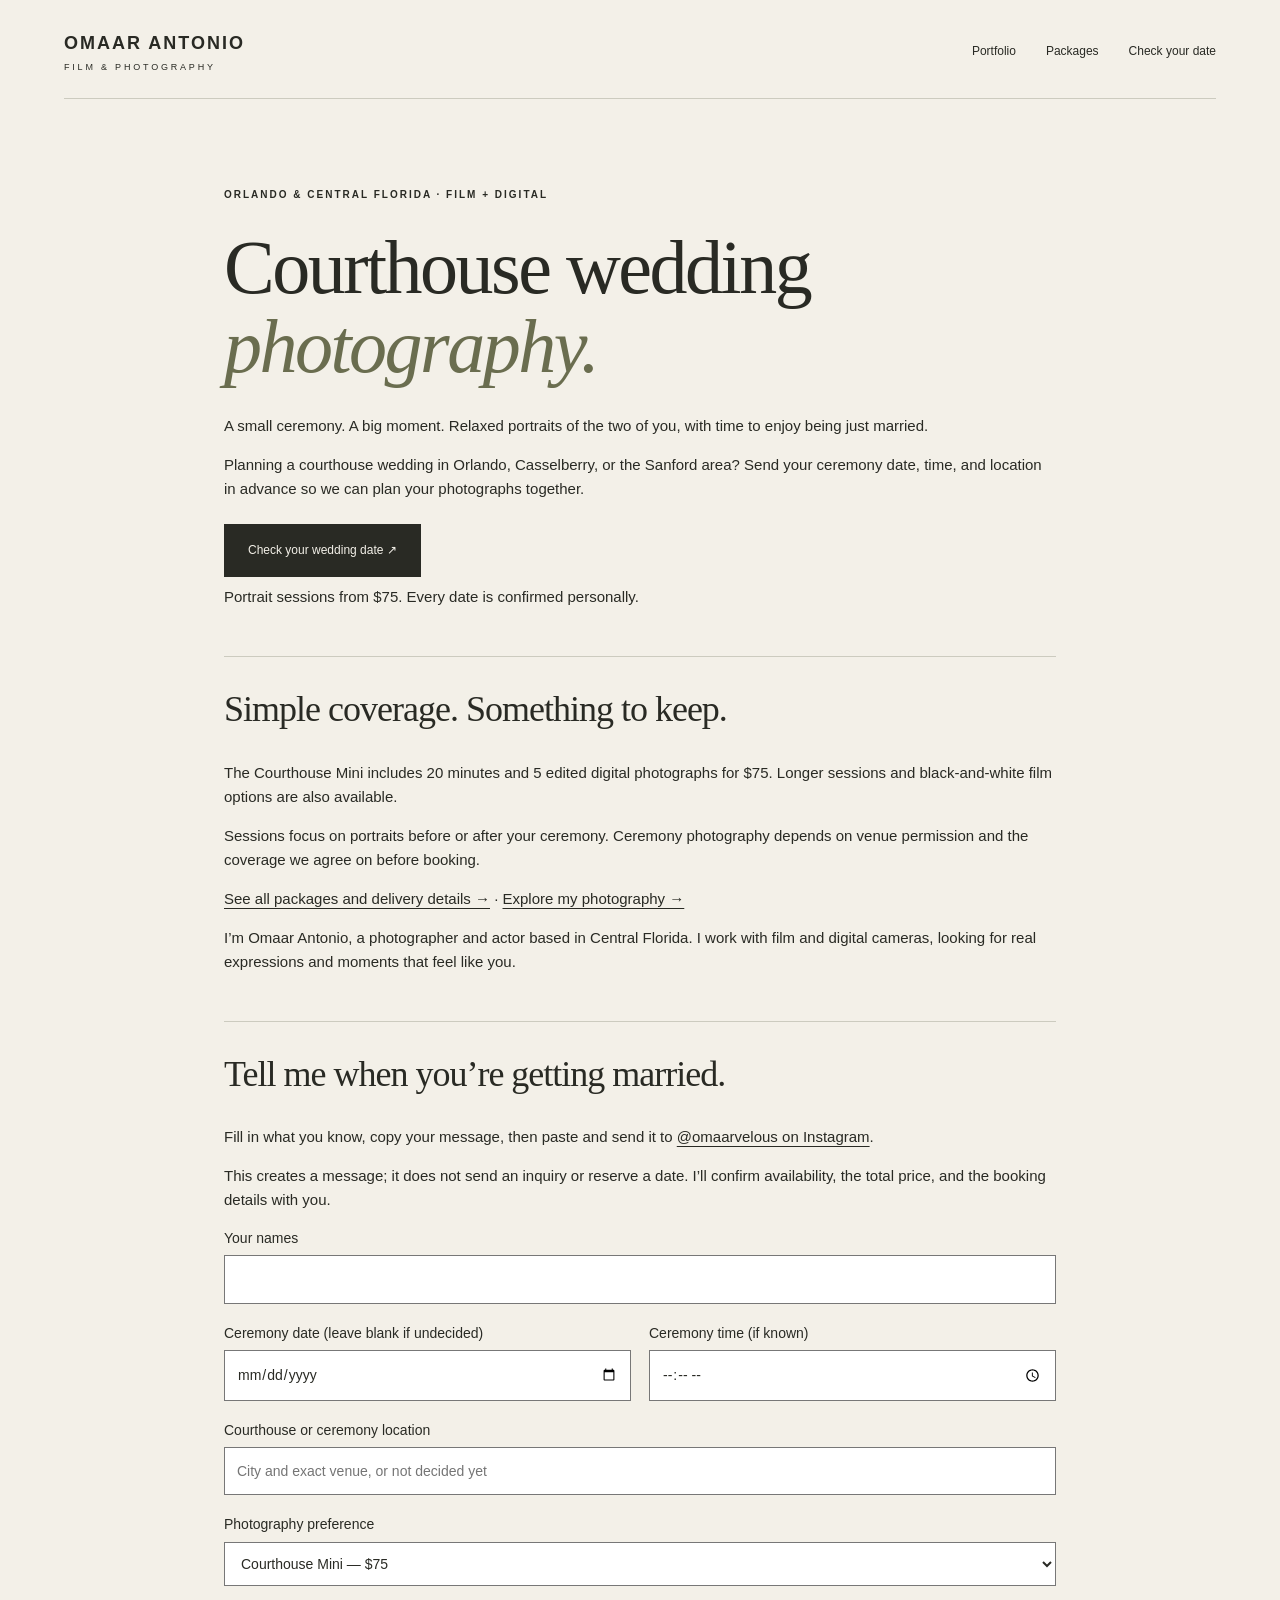
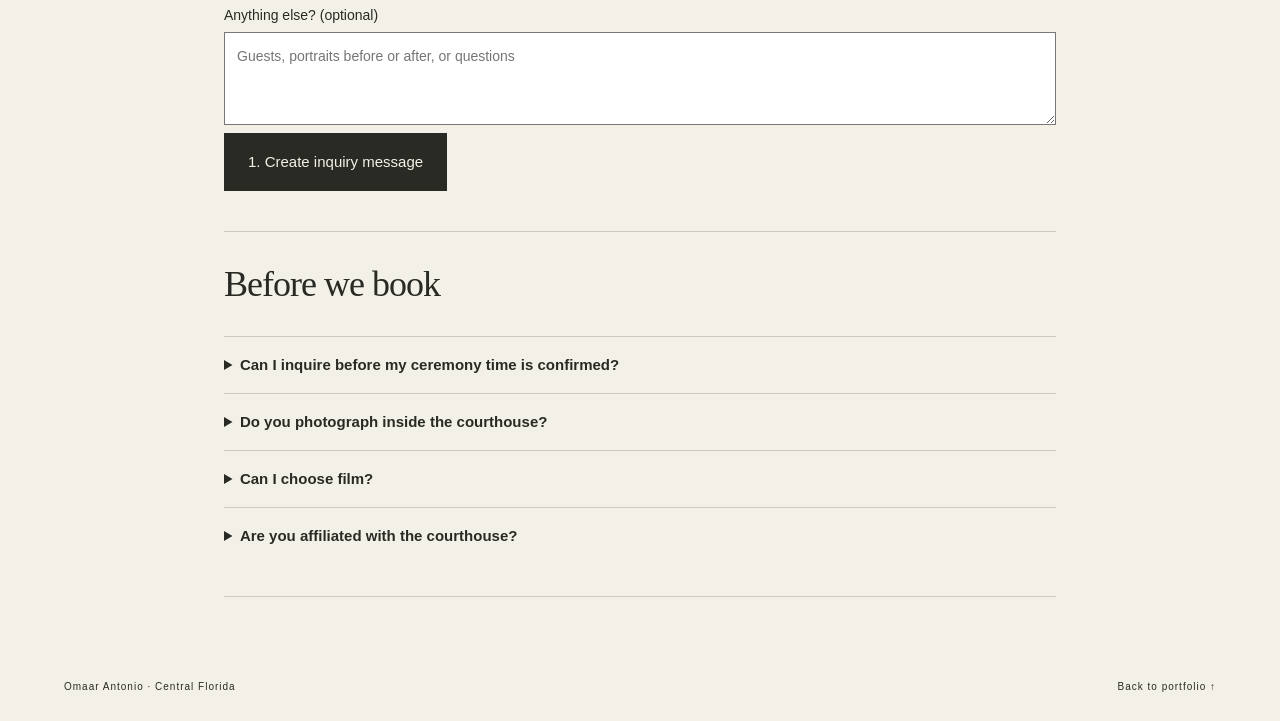
==== courthouse-weddings.html @ 71875ae7 "Add courthouse wedding photography page with date inquiry form" ====
<!doctype html>
<html lang="en">
<head>
  <meta charset="utf-8">
  <meta name="viewport" content="width=device-width, initial-scale=1">
  <title>Orlando Courthouse Wedding Photographer | Omaar Antonio</title>
  <meta name="description" content="Courthouse wedding portraits in Orlando and Central Florida by Omaar Antonio. Digital sessions from $75, with film options. Send your ceremony date to check availability.">
  <link rel="canonical" href="https://ellimest.github.io/omaar-photography/courthouse-weddings.html">
  <meta property="og:type" content="website">
  <meta property="og:title" content="Courthouse Wedding Photography | Omaar Antonio">
  <meta property="og:description" content="Getting married in Central Florida? Send your ceremony date and location to check photography availability.">
  <meta property="og:url" content="https://ellimest.github.io/omaar-photography/courthouse-weddings.html">
  <meta name="twitter:card" content="summary">
  <meta name="theme-color" content="#f3f0e8">
  <link rel="stylesheet" href="styles.css">
  <style>
    .wedding-page{max-width:960px;margin:auto;padding:56px 5%}
    .wedding-page h1{font-size:clamp(42px,7vw,76px)}
    .wedding-page h2{font-size:36px;letter-spacing:-1px;line-height:1.15}
    .wedding-page section{padding:32px 0;border-bottom:1px solid var(--line)}
    .wedding-page .button{background:var(--ink);color:var(--paper);margin:8px 0}
    .date-grid{display:grid;grid-template-columns:1fr 1fr;gap:18px}
    .date-grid label{display:block;font-size:14px}
    .date-grid input,.date-grid select,.date-grid textarea,#message{display:block;width:100%;margin-top:6px;padding:12px;border:1px solid #777;background:#fff;color:#292a24;font:inherit;box-sizing:border-box}
    .full{grid-column:1/-1}
    #date-form button{border:0;cursor:pointer;font:inherit}
    #message{min-height:240px}
    .wedding-page a:not(.button){text-decoration:underline;text-underline-offset:4px}
    input:focus-visible,select:focus-visible,textarea:focus-visible{outline:3px solid var(--accent);outline-offset:3px}
    details{padding:16px 0;border-top:1px solid var(--line)}
    summary{cursor:pointer;font-weight:600}
    details p{margin:12px 0 0}
    @media(max-width:600px){.date-grid{grid-template-columns:1fr}.header{flex-wrap:wrap}}
  </style>
</head>
<body>
  <a class="skip" href="#main">Skip to content</a>
  <header class="header">
    <a class="wordmark" href="./">OMAAR ANTONIO<span>FILM &amp; PHOTOGRAPHY</span></a>
    <nav aria-label="Main navigation"><a href="./#work">Portfolio</a><a href="./#sessions">Packages</a><a href="#inquire">Check your date</a></nav>
  </header>
  <main id="main" class="wedding-page">
    <section>
      <p class="eyebrow">ORLANDO &amp; CENTRAL FLORIDA · FILM + DIGITAL</p>
      <h1>Courthouse wedding<br><em>photography.</em></h1>
      <p>A small ceremony. A big moment. Relaxed portraits of the two of you, with time to enjoy being just married.</p>
      <p>Planning a courthouse wedding in Orlando, Casselberry, or the Sanford area? Send your ceremony date, time, and location in advance so we can plan your photographs together.</p>
      <a class="button" href="#inquire">Check your wedding date ↗</a>
      <p>Portrait sessions from $75. Every date is confirmed personally.</p>
    </section>
    <section>
      <h2>Simple coverage. Something to keep.</h2>
      <p>The Courthouse Mini includes 20 minutes and 5 edited digital photographs for $75. Longer sessions and black-and-white film options are also available.</p>
      <p>Sessions focus on portraits before or after your ceremony. Ceremony photography depends on venue permission and the coverage we agree on before booking.</p>
      <p><a href="./#sessions">See all packages and delivery details →</a> · <a href="./#work">Explore my photography →</a></p>
      <p>I’m Omaar Antonio, a photographer and actor based in Central Florida. I work with film and digital cameras, looking for real expressions and moments that feel like you.</p>
    </section>
    <section id="inquire">
      <h2>Tell me when you’re getting married.</h2>
      <p>Fill in what you know, copy your message, then paste and send it to <a href="https://www.instagram.com/omaarvelous/" target="_blank" rel="noopener noreferrer">@omaarvelous on Instagram</a>.</p>
      <p>This creates a message; it does not send an inquiry or reserve a date. I’ll confirm availability, the total price, and the booking details with you.</p>
      <form id="date-form">
        <div class="date-grid">
          <label class="full">Your names<input name="names" autocomplete="name" maxlength="120" required></label>
          <label>Ceremony date (leave blank if undecided)<input name="date" type="date"></label>
          <label>Ceremony time (if known)<input name="time" type="time"></label>
          <label class="full">Courthouse or ceremony location<input name="location" placeholder="City and exact venue, or not decided yet" maxlength="200" required></label>
          <label class="full">Photography preference<select name="coverage"><option>Courthouse Mini — $75</option><option>Courthouse Portrait — $125</option><option>Film Keepsake — $175</option><option>Film Story — $250</option><option>Help me choose</option></select></label>
          <label class="full">Anything else? (optional)<textarea name="notes" rows="3" maxlength="1000" placeholder="Guests, portraits before or after, or questions"></textarea></label>
        </div>
        <button class="button" type="submit">1. Create inquiry message</button>
      </form>
      <div id="message-panel" hidden>
        <label for="message">Your message — review before sending</label>
        <textarea id="message" rows="9"></textarea>
        <button class="button" id="copy-message" type="button">2. Copy message</button>
        <a class="button" href="https://www.instagram.com/omaarvelous/" target="_blank" rel="noopener noreferrer">3. Open Instagram and send ↗</a>
        <p id="message-status" role="status" aria-live="polite"></p>
      </div>
      <noscript><p>Send your names, ceremony date, time, venue, and preferred package directly to @omaarvelous on Instagram.</p></noscript>
    </section>
    <section>
      <h2>Before we book</h2>
      <details><summary>Can I inquire before my ceremony time is confirmed?</summary><p>Yes. Share your intended date and location. We can discuss options, then confirm the schedule before booking.</p></details>
      <details><summary>Do you photograph inside the courthouse?</summary><p>Only when the venue permits it and ceremony coverage is agreed in advance. We can plan portraits outside or at a nearby location.</p></details>
      <details><summary>Can I choose film?</summary><p>Yes. Film options and handmade prints are available subject to production and darkroom availability, confirmed before booking.</p></details>
      <details><summary>Are you affiliated with the courthouse?</summary><p>No. I’m an independent photographer. You arrange your marriage license and ceremony directly with the relevant clerk’s office.</p></details>
    </section>
  </main>
  <footer><span>Omaar Antonio · Central Florida</span><a href="./">Back to portfolio ↑</a></footer>
  <script>
    const form = document.getElementById('date-form');
    const message = document.getElementById('message');
    const status = document.getElementById('message-status');
    form.addEventListener('submit', (event) => {
      event.preventDefault();
      const data = new FormData(form);
      const value = (name) => String(data.get(name) || '').trim();
      message.value = [
        'Hi Omaar! We would like to check your availability for courthouse wedding photography.',
        'Names: ' + value('names'),
        'Ceremony date: ' + (value('date') || 'Not confirmed yet'),
        'Ceremony time: ' + (value('time') || 'Not confirmed yet') + ' (Florida local time)',
        'Location: ' + value('location'),
        'Package: ' + value('coverage'),
        value('notes') ? 'Notes: ' + value('notes') : ''
      ].filter(Boolean).join('\n');
      document.getElementById('message-panel').hidden = false;
      status.textContent = 'Message created. Copy it, then paste and send it on Instagram.';
      message.focus();
    });
    document.getElementById('copy-message').addEventListener('click', async () => {
      try {
        await navigator.clipboard.writeText(message.value);
        status.textContent = 'Copied. Open Instagram, paste this into a message to @omaarvelous, and send.';
      } catch {
        message.focus();
        message.select();
        status.textContent = 'Select and copy the message manually, then paste and send it on Instagram.';
      }
    });
  </script>
</body>
</html>
---- styles.css ----
:root{--paper:#f3f0e8;--ink:#292a24;--muted:#67685d;--accent:#6a6d4f;--line:#cccbbf}*{box-sizing:border-box}html{scroll-behavior:smooth;scroll-padding-top:25px}body{margin:0;background:var(--paper);color:var(--ink);font-family:Arial,Helvetica,sans-serif;font-size:15px;line-height:1.6}a{color:inherit;text-decoration:none}button{font:inherit;color:inherit}a:focus-visible,button:focus-visible{outline:3px solid var(--accent);outline-offset:6px}img{display:block;max-width:100%}.header{margin:0 5%;padding:29px 0 24px;border-bottom:1px solid var(--line);display:flex;align-items:center;justify-content:space-between;gap:24px}.wordmark{font-size:18px;letter-spacing:2px;font-weight:700}.wordmark span{display:block;font-size:9px;letter-spacing:2.8px;font-weight:400;margin-top:2px}nav{display:flex;gap:30px;font-size:12px}.nav-contact{border-bottom:1px solid var(--ink)}.hero{display:grid;grid-template-columns:1fr 1.12fr;gap:7%;padding:65px 5% 70px;max-width:1600px;margin:auto}.eyebrow{font-size:10px;letter-spacing:2px;font-weight:600;margin:0 0 25px}h1,h2,h3,p{margin-top:0}h1,h2,.statement>p:not(.eyebrow){font-family:Georgia,'Times New Roman',serif;font-weight:400;letter-spacing:-2.5px;line-height:1.04}h1{font-size:clamp(52px,6.5vw,98px);margin-bottom:28px}em{font-weight:400;color:var(--accent)}.intro{max-width:330px;color:var(--muted);font-size:15px;line-height:1.7}.text-link{font-size:12px;border-bottom:1px solid var(--ink);padding-bottom:8px;display:inline-block}.text-link span{margin-left:30px}.hero-foot{font-size:9px;letter-spacing:1.8px;margin-top:48px}.hero-image{margin:0;align-self:start}.hero-image img{width:100%;height:640px;object-fit:cover}.hero-image figcaption{display:flex;justify-content:space-between;gap:10px;font-size:9px;letter-spacing:1px;margin-top:14px}.section{padding:75px 5%;max-width:1600px;margin:auto}.section-heading{display:flex;justify-content:space-between;align-items:end;gap:35px;margin-bottom:42px}.section-heading h2{font-size:clamp(42px,5vw,68px);margin:0}.section-heading>p{max-width:360px;color:var(--muted);font-size:13px}.work{border-top:1px solid var(--line)}.gallery{display:grid;grid-template-columns:repeat(3,1fr);gap:44px 30px;align-items:start}.photo{background:none;border:0;padding:0;text-align:left;cursor:zoom-in}.photo img{width:100%;aspect-ratio:4/5;object-fit:cover;transition:filter .25s}.photo:hover img{filter:brightness(.9)}.photo span{display:block;margin-top:12px;font-size:10px;letter-spacing:1px}.photo.offset{margin-top:70px}.gallery-note{font-size:11px;color:var(--muted);margin-top:38px}.statement{padding:90px 5%;text-align:center;background:#e6e5d9}.statement>p:not(.eyebrow){font-size:clamp(38px,5vw,70px);margin-bottom:30px}.statement span{font-size:11px;letter-spacing:1.2px}.availability{color:var(--muted);font-size:12px;margin-bottom:26px}.tiers{display:grid;grid-template-columns:repeat(4,1fr);border-top:1px solid var(--line);border-bottom:1px solid var(--line)}.tiers article{padding:30px 22px;border-right:1px solid var(--line);display:flex;flex-direction:column}.tiers article:last-child{border:0}.tiers .featured{background:#e5e6d9}.tier-num{font-size:9px;letter-spacing:1.5px;min-height:25px}h3{font-family:Georgia,serif;font-size:24px;line-height:1.15;font-weight:400;min-height:55px;margin:14px 0 12px}.price{font-size:36px;line-height:1;margin-bottom:24px}.tiers article>p:not(.price){font-size:12px;min-height:58px;color:var(--muted)}ul{list-style:none;padding:0;margin:0 0 32px;font-size:11px}li{padding:7px 0;border-bottom:1px solid #d2d2c6}.inquiry{font-size:11px;margin-top:auto;text-decoration:underline;text-underline-offset:5px}.session-notes{display:grid;grid-template-columns:1fr 1fr;gap:40px;margin-top:26px;color:var(--muted);font-size:11px}.prints{border-top:1px solid var(--line);display:grid;grid-template-columns:1fr 1fr;gap:12%}.prints h2,.about h2{font-size:54px}.prints>div>p:not(.eyebrow){max-width:400px;color:var(--muted);font-size:13px}.print-list{padding-top:50px}.print-list>div{display:flex;justify-content:space-between;gap:20px;border-bottom:1px solid var(--line);padding:15px 0;font-size:13px}.print-list strong{font-weight:400}.print-list p{font-size:11px;margin-top:22px;color:var(--muted)}.about{border-top:1px solid var(--line);display:grid;grid-template-columns:1fr 1fr;gap:0 12%}.about>.eyebrow{grid-column:1/-1}.about>div{max-width:500px;font-size:14px;color:var(--muted)}.contact{background:var(--ink);color:var(--paper);text-align:center;max-width:none;padding:90px 5%}.contact h2{font-size:clamp(50px,7vw,90px)}.contact h2 em{color:#c2c6a5}.contact>p:not(.eyebrow){max-width:390px;margin:0 auto 26px;color:#cdcec4;font-size:13px}.button{background:var(--paper);color:var(--ink);display:inline-flex;gap:40px;padding:17px 24px;font-size:12px}.contact .contact-note{font-size:10px!important;margin-top:18px!important}.inquiry-summary{max-width:500px;margin:25px auto;padding:20px;border:1px solid #6c6c60;font-size:12px;text-align:left}.inquiry-summary button{background:transparent;border:1px solid #cdcec4;padding:7px 14px;color:var(--paper);cursor:pointer}.inquiry-summary span{margin-left:12px}footer{display:flex;justify-content:space-between;gap:20px;padding:26px 5%;font-size:10px;letter-spacing:1px}dialog{border:0;background:#171813;color:var(--paper);max-width:95vw;max-height:95vh;padding:45px 25px 20px}dialog::backdrop{background:#000d}dialog img{max-height:76vh;max-width:82vw;object-fit:contain;margin:auto}dialog p{font-size:12px;margin:14px 0 0}#close-lightbox{position:absolute;right:20px;top:10px;background:none;color:white;border:0;cursor:pointer}.skip{position:absolute;top:-70px;background:var(--ink);color:white;padding:12px;z-index:10}.skip:focus{top:0}
@media(min-width:1450px){.hero-image img{height:770px}}@media(max-width:1000px){.tiers{grid-template-columns:1fr 1fr}.tiers article:nth-child(2){border-right:0}.tiers article:nth-child(-n+2){border-bottom:1px solid var(--line)}.hero-image img{height:550px}.hero{gap:5%}.gallery{gap:30px 20px}nav{gap:18px}.prints h2,.about h2{font-size:44px}}@media(max-width:650px){.header{padding:22px 0;align-items:start}.wordmark{font-size:14px}.wordmark span{font-size:8px;letter-spacing:1.3px}nav{flex-wrap:wrap;justify-content:end;gap:10px 16px;max-width:180px;font-size:10px}.hero{grid-template-columns:1fr;padding-top:38px;gap:25px}h1{font-size:67px;letter-spacing:-2px}.hero-foot{margin-top:26px}.hero-image img{height:auto;max-height:650px;object-fit:contain}.section{padding:50px 5%}.section-heading{display:block}.section-heading>p{margin:22px 0 0}.gallery{grid-template-columns:1fr 1fr;gap:30px 15px}.photo.offset{margin-top:35px}.photo span{font-size:9px}.statement{padding:65px 5%}.statement>p:not(.eyebrow){letter-spacing:-1px}.tiers{grid-template-columns:1fr}.tiers article{border-right:0;border-bottom:1px solid var(--line);padding:25px}.tiers article>p:not(.price),h3{min-height:0}.tiers h3{margin-top:8px}.tiers ul{margin-bottom:22px}.session-notes,.prints,.about{grid-template-columns:1fr;gap:20px}.print-list{padding-top:0}.about h2{margin-bottom:5px}.contact{padding:65px 5%}footer{flex-wrap:wrap}footer>span:nth-child(2){display:none}}@media(prefers-reduced-motion:reduce){html{scroll-behavior:auto}*{transition:none!important}}
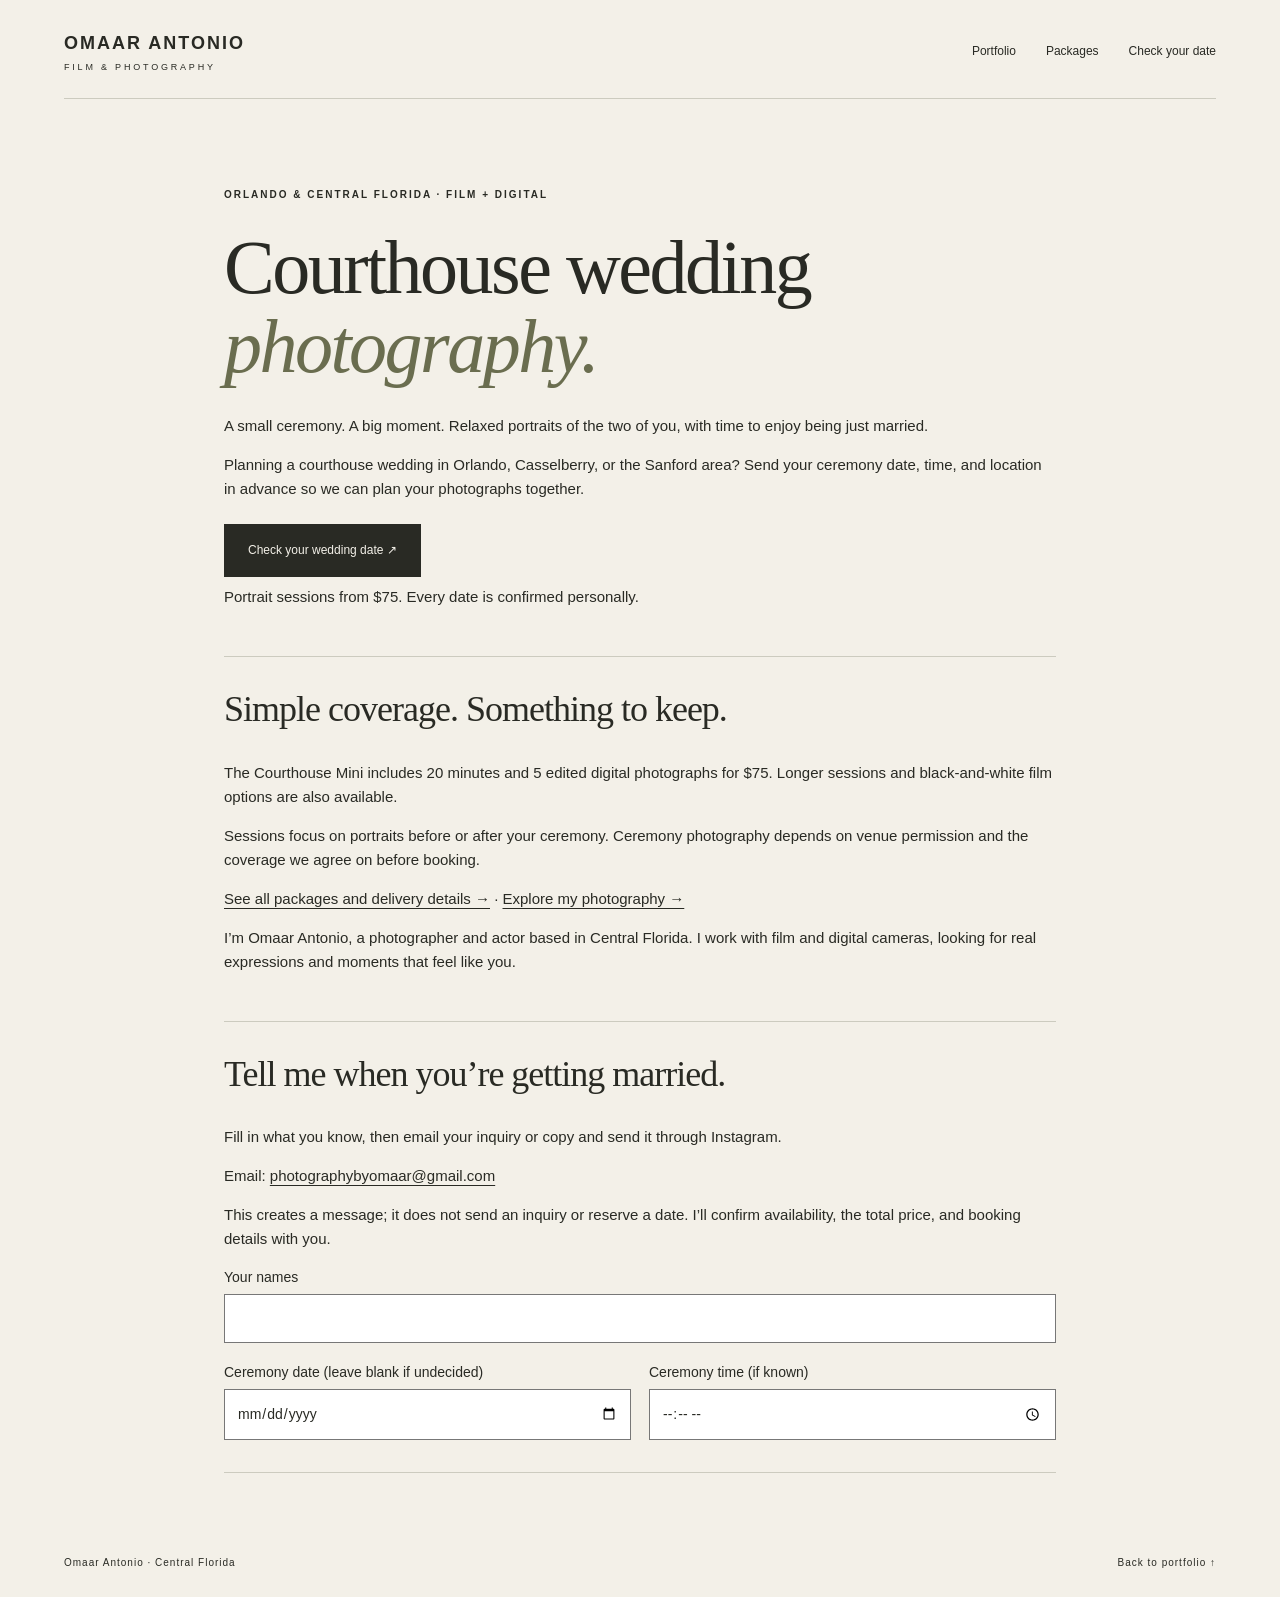
==== commit 070ac98c: "KAN-11 Add courthouse email inquiries" ====
--- a/courthouse-weddings.html
+++ b/courthouse-weddings.html
@@ -57,34 +57,93 @@
     </section>
     <section id="inquire">
       <h2>Tell me when you’re getting married.</h2>
-      <p>Fill in what you know, copy your message, then paste and send it to <a href="https://www.instagram.com/omaarvelous/" target="_blank" rel="noopener noreferrer">@omaarvelous on Instagram</a>.</p>
-      <p>This creates a message; it does not send an inquiry or reserve a date. I’ll confirm availability, the total price, and the booking details with you.</p>
+      <p>Fill in what you know, then email your inquiry or copy and send it through Instagram.</p>
+<p>
+  Email:
+  <a href="mailto:photographybyomaar@gmail.com">
+    photographybyomaar@gmail.com
+  </a>
+</p>
+<p>This creates a message; it does not send an inquiry or reserve a date. I’ll confirm availability, the total price, and booking details with you.</p>
       <form id="date-form">
         <div class="date-grid">
           <label class="full">Your names<input name="names" autocomplete="name" maxlength="120" required></label>
           <label>Ceremony date (leave blank if undecided)<input name="date" type="date"></label>
           <label>Ceremony time (if known)<input name="time" type="time"></label>
-          <label class="full">Courthouse or ceremony location<input name="location" placeholder="City and exact venue, or not decided yet" maxlength="200" required></label>
-          <label class="full">Photography preference<select name="coverage"><option>Courthouse Mini — $75</option><option>Courthouse Portrait — $125</option><option>Film Keepsake — $175</option><option>Film Story — $250</option><option>Help me choose</option></select></label>
-          <label class="full">Anything else? (optional)<textarea name="notes" rows="3" maxlength="1000" placeholder="Guests, portraits before or after, or questions"></textarea></label>
-        </div>
-        <button class="button" type="submit">1. Create inquiry message</button>
-      </form>
-      <div id="message-panel" hidden>
-        <label for="message">Your message — review before sending</label>
-        <textarea id="message" rows="9"></textarea>
-        <button class="button" id="copy-message" type="button">2. Copy message</button>
-        <a class="button" href="https://www.instagram.com/omaarvelous/" target="_blank" rel="noopener noreferrer">3. Open Instagram and send ↗</a>
-        <p id="message-status" role="status" aria-live="polite"></p>
-      </div>
-      <noscript><p>Send your names, ceremony date, time, venue, and preferred package directly to @omaarvelous on Instagram.</p></noscript>
-    </section>
-    <section>
-      <h2>Before we book</h2>
-      <details><summary>Can I inquire before my ceremony time is confirmed?</summary><p>Yes. Share your intended date and location. We can discuss options, then confirm the schedule before booking.</p></details>
-      <details><summary>Do you photograph inside the courthouse?</summary><p>Only when the venue permits it and ceremony coverage is agreed in advance. We can plan portraits outside or at a nearby location.</p></details>
-      <details><summary>Can I choose film?</summary><p>Yes. Film options and handmade prints are available subject to production and darkroom availability, confirmed before booking.</p></details>
-      <details><summary>Are you affiliated with the courthouse?</summary><p>No. I’m an independent photographer. You arrange your marriage license and ceremony directly with the relevant clerk’s office.</p></details>
+          <div id="message-panel" hidden>
+  <label for="message">Your message — review before sending</label>
+  <textarea id="message" rows="9"></textarea>
+
+  <button class="button" id="email-message" type="button">
+    Email your inquiry ↗
+  </button>
+
+  <button class="button" id="copy-message" type="button">
+    Copy message
+  </button>
+
+  <a class="button"
+     href="https://www.instagram.com/omaarvelous/"
+     target="_blank" rel="noopener noreferrer">
+    Open Instagram profile ↗
+  </a>
+
+  <script>
+  const form = document.getElementById('date-form');
+  const message = document.getElementById('message');
+  const messageStatus = document.getElementById('message-status');
+
+  form.addEventListener('submit', (event) => {
+    event.preventDefault();
+
+    const data = new FormData(form);
+    const value = (name) => String(data.get(name) || '').trim();
+
+    message.value = [
+      'Hi Omaar! We would like to check your availability for courthouse wedding photography.',
+      'Names: ' + value('names'),
+      'Ceremony date: ' + (value('date') || 'Not confirmed yet'),
+      'Ceremony time: ' + (value('time') || 'Not confirmed yet') + ' (Florida local time)',
+      'Location: ' + value('location'),
+      'Package: ' + value('coverage'),
+      value('notes') ? 'Notes: ' + value('notes') : ''
+    ].filter(Boolean).join('\n');
+
+    document.getElementById('message-panel').hidden = false;
+    messageStatus.textContent =
+      'Message created. Review it, then email it or copy and send it through Instagram.';
+    message.focus();
+  });
+
+  document.getElementById('email-message').addEventListener('click', () => {
+    const subject = encodeURIComponent(
+      'Courthouse wedding photography inquiry'
+    );
+    const body = encodeURIComponent(
+      message.value.replace(/\r?\n/g, '\r\n')
+    );
+
+    messageStatus.textContent =
+      'Opening an email draft. You must send it in your email app. If no draft opens, copy the message and email photographybyomaar@gmail.com.';
+
+    window.location.href =
+      'mailto:photographybyomaar@gmail.com?subject=' +
+      subject + '&body=' + body;
+  });
+
+  document.getElementById('copy-message').addEventListener('click', async () => {
+    try {
+      await navigator.clipboard.writeText(message.value);
+      messageStatus.textContent =
+        'Copied. Paste and send your message through email or Instagram.';
+    } catch {
+      message.focus();
+      message.select();
+      messageStatus.textContent =
+        'Copy the selected message manually, then paste and send it through email or Instagram.';
+    }
+  });
+</script>
     </section>
   </main>
   <footer><span>Omaar Antonio · Central Florida</span><a href="./">Back to portfolio ↑</a></footer>
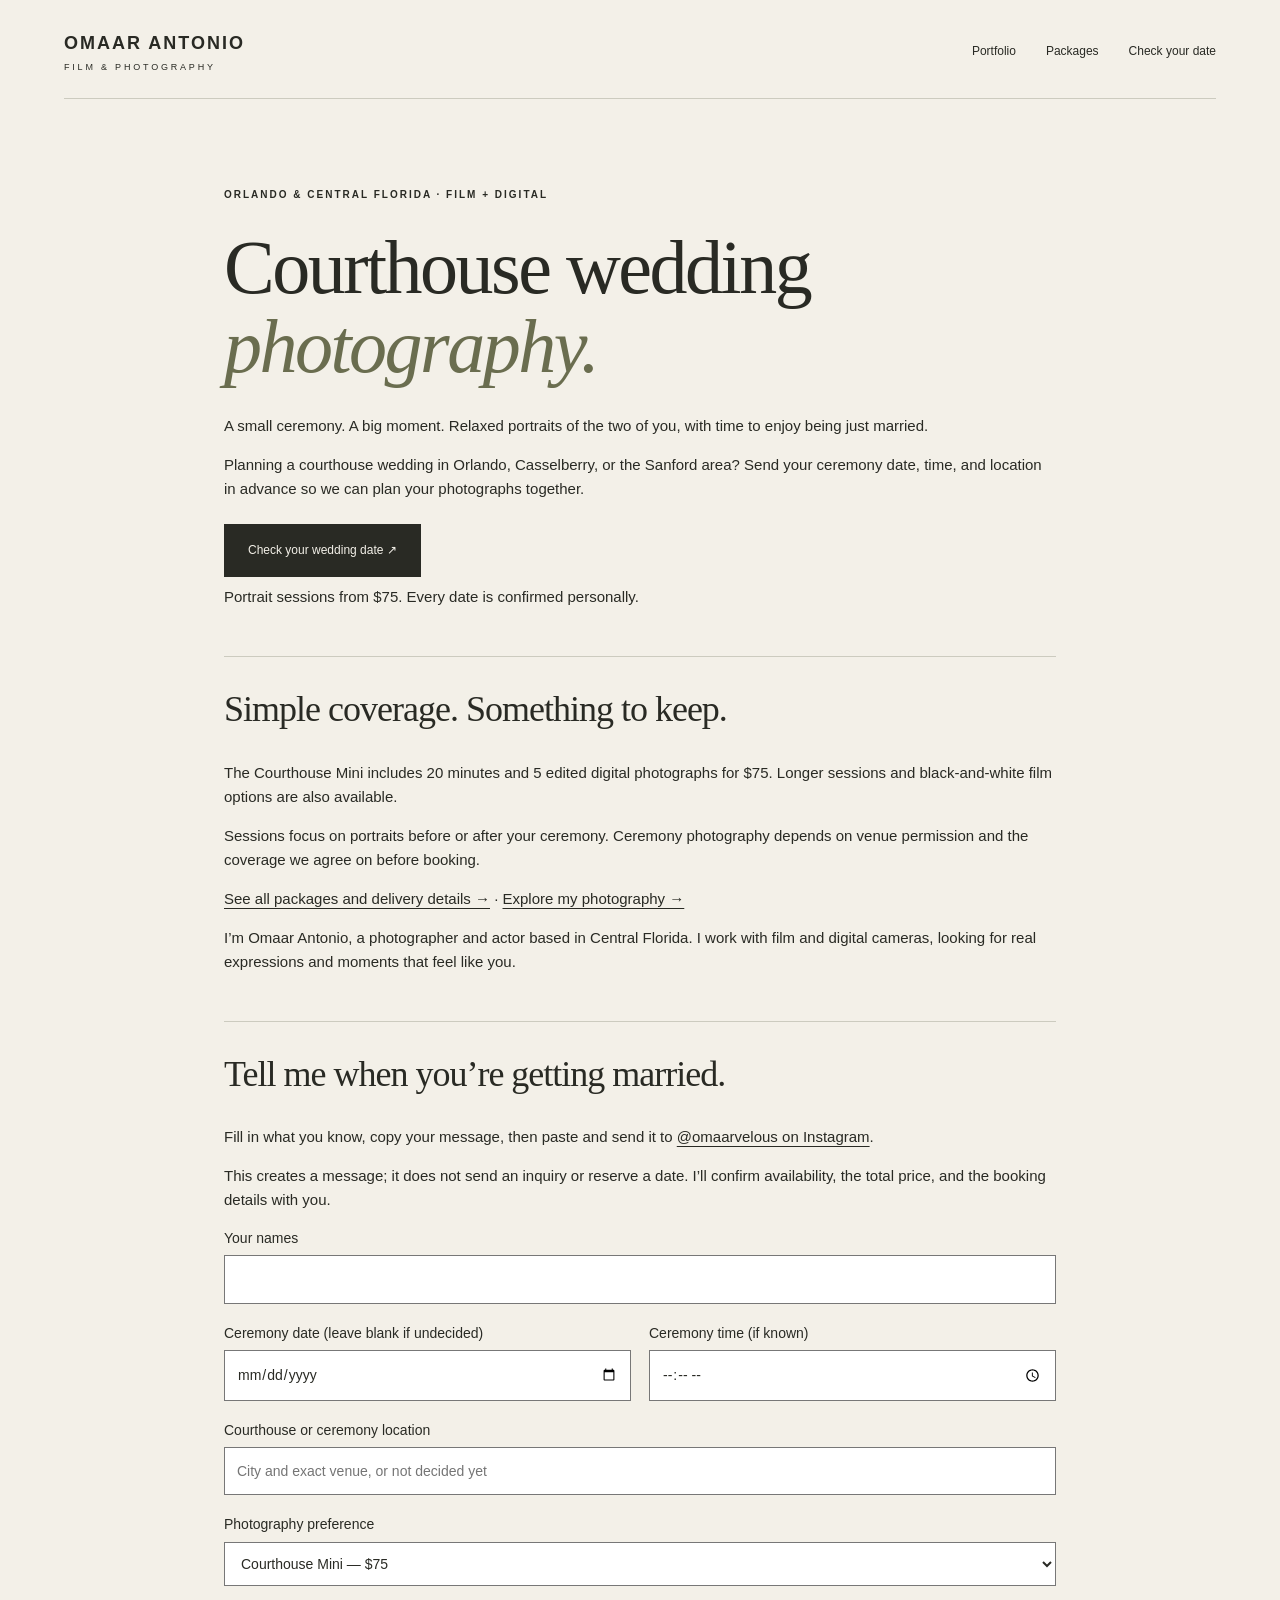
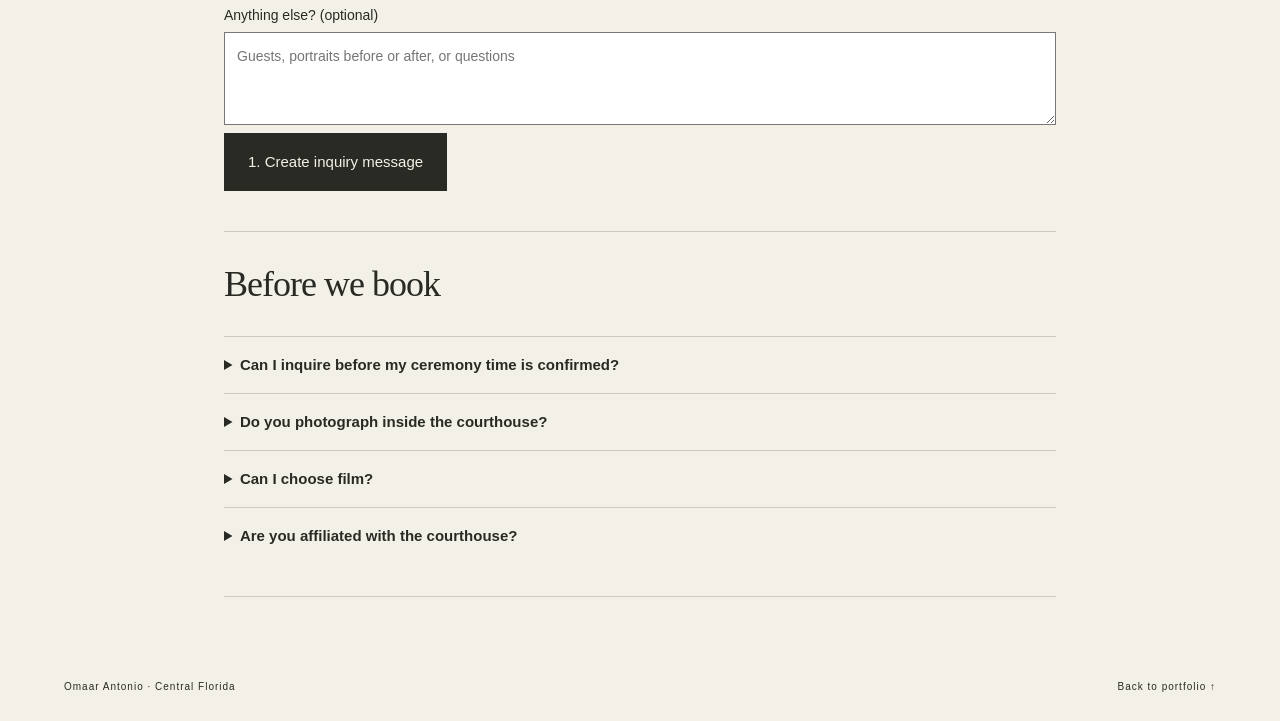
==== commit f97341ed: "KAN-11 KAN-3 Fix inquiry form and time picker" ====
--- a/courthouse-weddings.html
+++ b/courthouse-weddings.html
@@ -57,93 +57,34 @@
     </section>
     <section id="inquire">
       <h2>Tell me when you’re getting married.</h2>
-      <p>Fill in what you know, then email your inquiry or copy and send it through Instagram.</p>
-<p>
-  Email:
-  <a href="mailto:photographybyomaar@gmail.com">
-    photographybyomaar@gmail.com
-  </a>
-</p>
-<p>This creates a message; it does not send an inquiry or reserve a date. I’ll confirm availability, the total price, and booking details with you.</p>
+      <p>Fill in what you know, copy your message, then paste and send it to <a href="https://www.instagram.com/omaarvelous/" target="_blank" rel="noopener noreferrer">@omaarvelous on Instagram</a>.</p>
+      <p>This creates a message; it does not send an inquiry or reserve a date. I’ll confirm availability, the total price, and the booking details with you.</p>
       <form id="date-form">
         <div class="date-grid">
           <label class="full">Your names<input name="names" autocomplete="name" maxlength="120" required></label>
           <label>Ceremony date (leave blank if undecided)<input name="date" type="date"></label>
           <label>Ceremony time (if known)<input name="time" type="time"></label>
-          <div id="message-panel" hidden>
-  <label for="message">Your message — review before sending</label>
-  <textarea id="message" rows="9"></textarea>
-
-  <button class="button" id="email-message" type="button">
-    Email your inquiry ↗
-  </button>
-
-  <button class="button" id="copy-message" type="button">
-    Copy message
-  </button>
-
-  <a class="button"
-     href="https://www.instagram.com/omaarvelous/"
-     target="_blank" rel="noopener noreferrer">
-    Open Instagram profile ↗
-  </a>
-
-  <script>
-  const form = document.getElementById('date-form');
-  const message = document.getElementById('message');
-  const messageStatus = document.getElementById('message-status');
-
-  form.addEventListener('submit', (event) => {
-    event.preventDefault();
-
-    const data = new FormData(form);
-    const value = (name) => String(data.get(name) || '').trim();
-
-    message.value = [
-      'Hi Omaar! We would like to check your availability for courthouse wedding photography.',
-      'Names: ' + value('names'),
-      'Ceremony date: ' + (value('date') || 'Not confirmed yet'),
-      'Ceremony time: ' + (value('time') || 'Not confirmed yet') + ' (Florida local time)',
-      'Location: ' + value('location'),
-      'Package: ' + value('coverage'),
-      value('notes') ? 'Notes: ' + value('notes') : ''
-    ].filter(Boolean).join('\n');
-
-    document.getElementById('message-panel').hidden = false;
-    messageStatus.textContent =
-      'Message created. Review it, then email it or copy and send it through Instagram.';
-    message.focus();
-  });
-
-  document.getElementById('email-message').addEventListener('click', () => {
-    const subject = encodeURIComponent(
-      'Courthouse wedding photography inquiry'
-    );
-    const body = encodeURIComponent(
-      message.value.replace(/\r?\n/g, '\r\n')
-    );
-
-    messageStatus.textContent =
-      'Opening an email draft. You must send it in your email app. If no draft opens, copy the message and email photographybyomaar@gmail.com.';
-
-    window.location.href =
-      'mailto:photographybyomaar@gmail.com?subject=' +
-      subject + '&body=' + body;
-  });
-
-  document.getElementById('copy-message').addEventListener('click', async () => {
-    try {
-      await navigator.clipboard.writeText(message.value);
-      messageStatus.textContent =
-        'Copied. Paste and send your message through email or Instagram.';
-    } catch {
-      message.focus();
-      message.select();
-      messageStatus.textContent =
-        'Copy the selected message manually, then paste and send it through email or Instagram.';
-    }
-  });
-</script>
+          <label class="full">Courthouse or ceremony location<input name="location" placeholder="City and exact venue, or not decided yet" maxlength="200" required></label>
+          <label class="full">Photography preference<select name="coverage"><option>Courthouse Mini — $75</option><option>Courthouse Portrait — $125</option><option>Film Keepsake — $175</option><option>Film Story — $250</option><option>Help me choose</option></select></label>
+          <label class="full">Anything else? (optional)<textarea name="notes" rows="3" maxlength="1000" placeholder="Guests, portraits before or after, or questions"></textarea></label>
+        </div>
+        <button class="button" type="submit">1. Create inquiry message</button>
+      </form>
+      <div id="message-panel" hidden>
+        <label for="message">Your message — review before sending</label>
+        <textarea id="message" rows="9"></textarea>
+        <button class="button" id="copy-message" type="button">2. Copy message</button>
+        <a class="button" href="https://www.instagram.com/omaarvelous/" target="_blank" rel="noopener noreferrer">3. Open Instagram and send ↗</a>
+        <p id="message-status" role="status" aria-live="polite"></p>
+      </div>
+      <noscript><p>Send your names, ceremony date, time, venue, and preferred package directly to @omaarvelous on Instagram.</p></noscript>
+    </section>
+    <section>
+      <h2>Before we book</h2>
+      <details><summary>Can I inquire before my ceremony time is confirmed?</summary><p>Yes. Share your intended date and location. We can discuss options, then confirm the schedule before booking.</p></details>
+      <details><summary>Do you photograph inside the courthouse?</summary><p>Only when the venue permits it and ceremony coverage is agreed in advance. We can plan portraits outside or at a nearby location.</p></details>
+      <details><summary>Can I choose film?</summary><p>Yes. Film options and handmade prints are available subject to production and darkroom availability, confirmed before booking.</p></details>
+      <details><summary>Are you affiliated with the courthouse?</summary><p>No. I’m an independent photographer. You arrange your marriage license and ceremony directly with the relevant clerk’s office.</p></details>
     </section>
   </main>
   <footer><span>Omaar Antonio · Central Florida</span><a href="./">Back to portfolio ↑</a></footer>
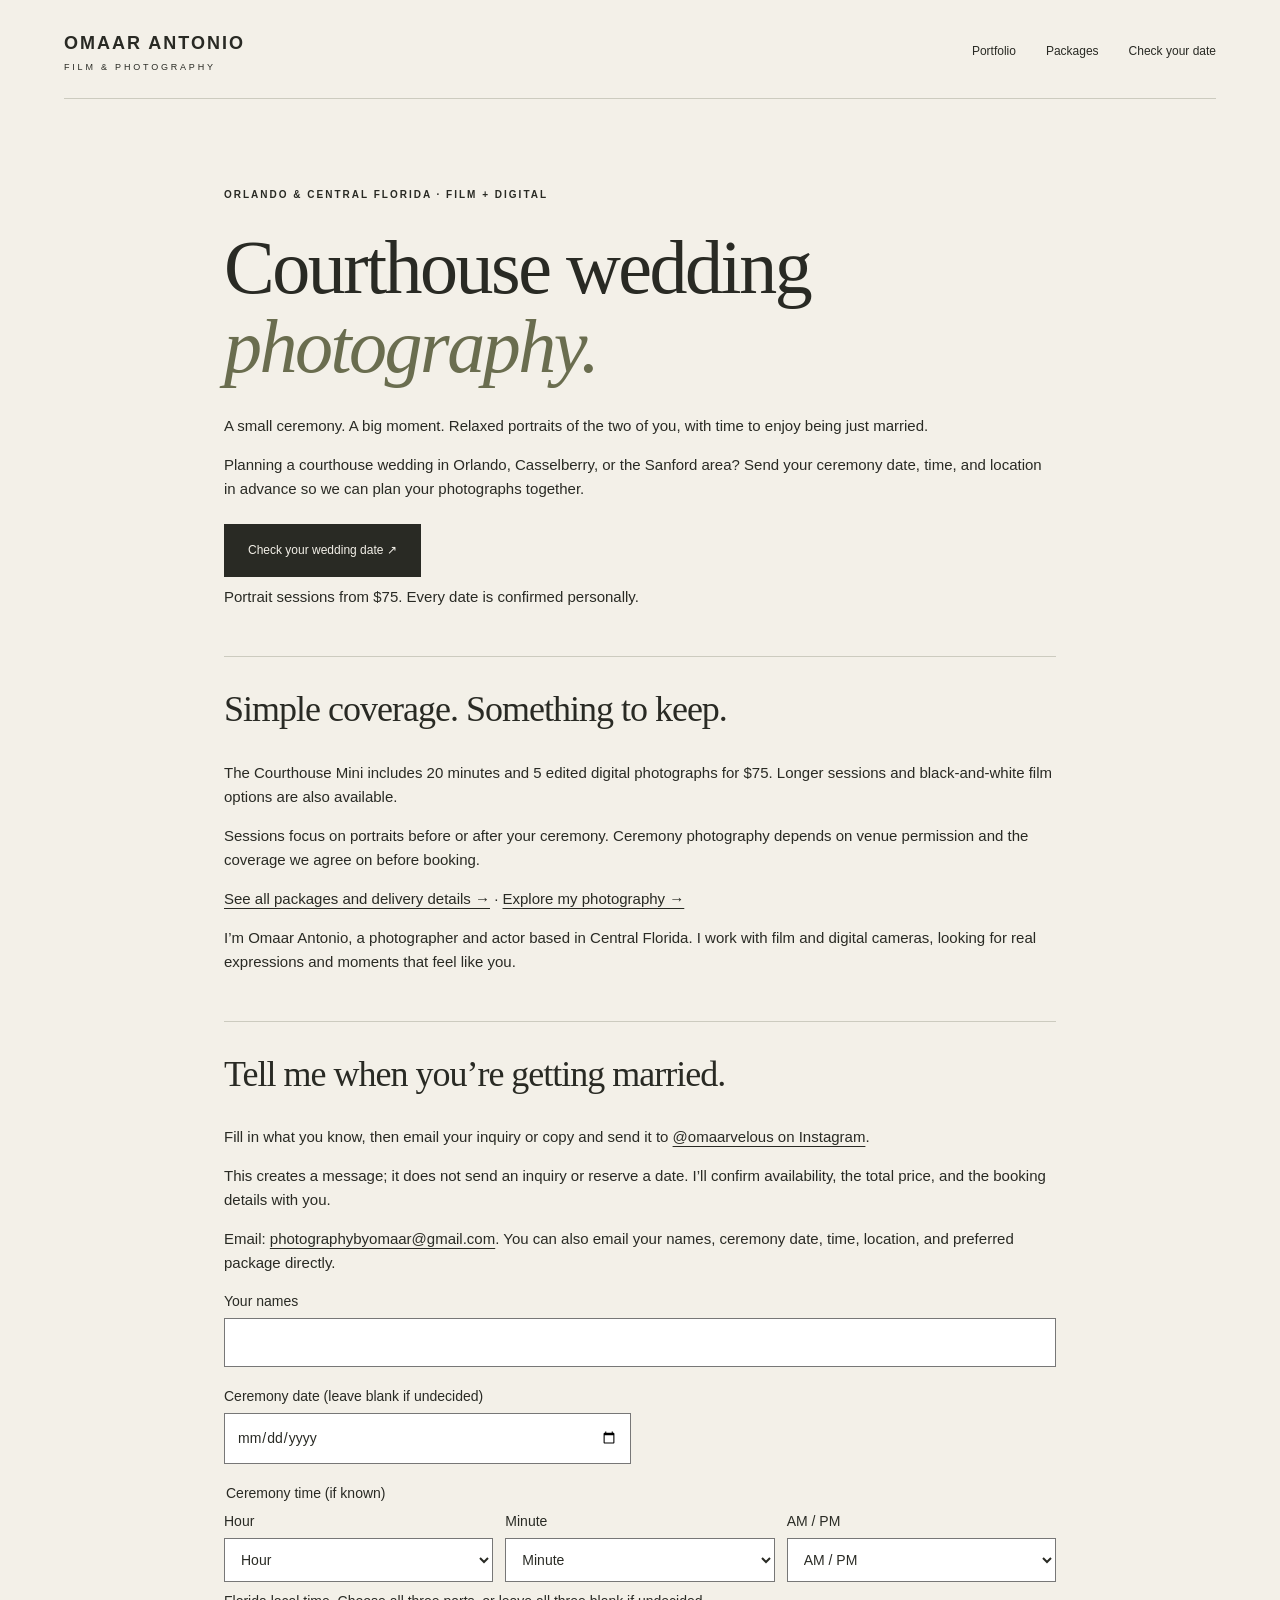
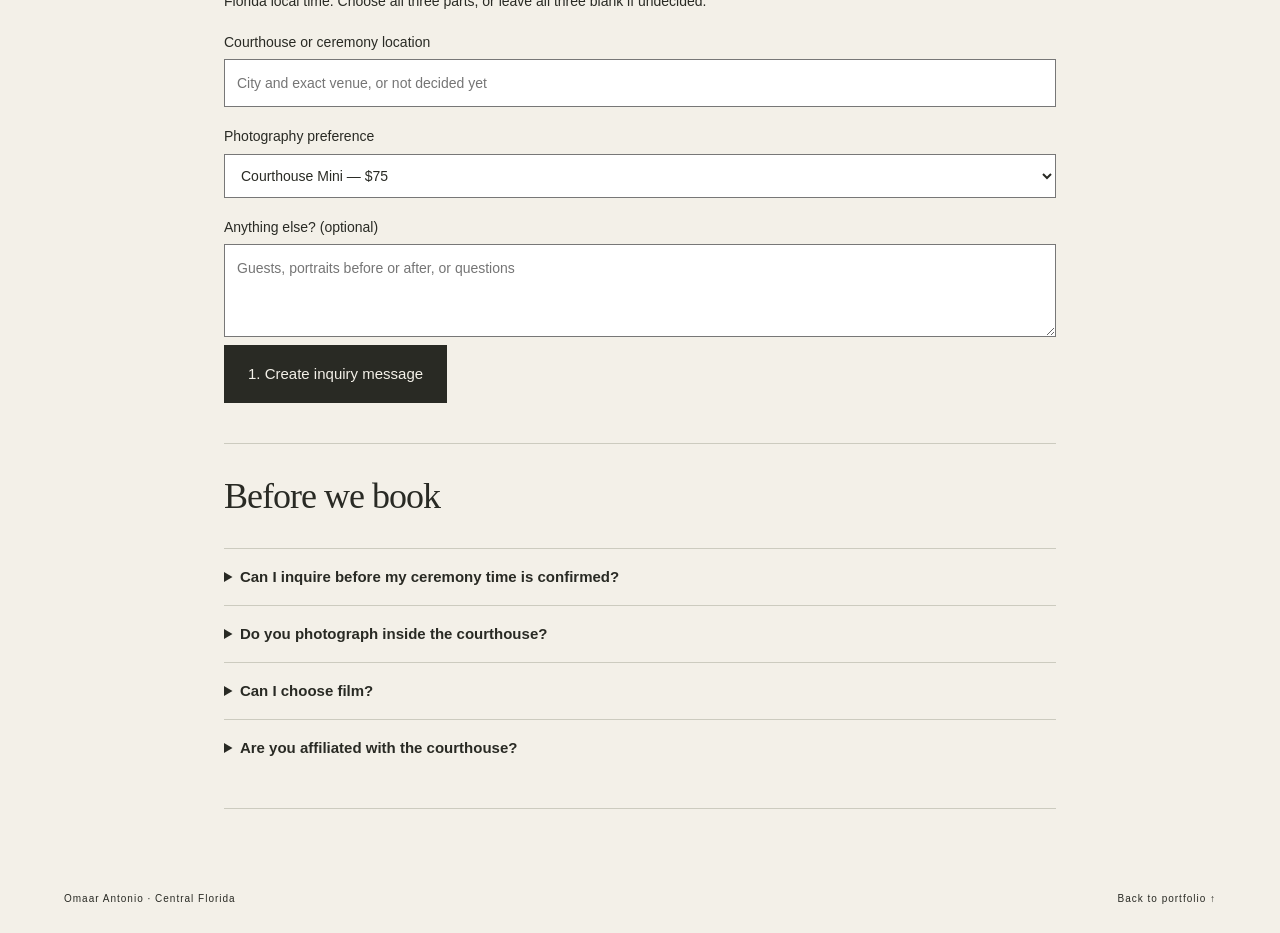
==== commit c13d42cc: "Clarify black-and-white glossy darkroom prints KAN-11 KAN-3 Add email draft and AM/PM picker" ====
--- a/courthouse-weddings.html
+++ b/courthouse-weddings.html
@@ -23,10 +23,14 @@
     .date-grid label{display:block;font-size:14px}
     .date-grid input,.date-grid select,.date-grid textarea,#message{display:block;width:100%;margin-top:6px;padding:12px;border:1px solid #777;background:#fff;color:#292a24;font:inherit;box-sizing:border-box}
     .full{grid-column:1/-1}
+    .ceremony-time{border:0;padding:0;margin:0;min-width:0}
+    .ceremony-time legend{font-size:14px;margin-bottom:6px}
+    .time-grid{display:grid;grid-template-columns:repeat(3,minmax(0,1fr));gap:12px}
+    .time-help{font-size:14px;margin:8px 0 0}
     #date-form button{border:0;cursor:pointer;font:inherit}
     #message{min-height:240px}
     .wedding-page a:not(.button){text-decoration:underline;text-underline-offset:4px}
-    input:focus-visible,select:focus-visible,textarea:focus-visible{outline:3px solid var(--accent);outline-offset:3px}
+    input:focus-visible,select:focus-visible,textarea:focus-visible,button:focus-visible,a:focus-visible{outline:3px solid var(--accent);outline-offset:3px}
     details{padding:16px 0;border-top:1px solid var(--line)}
     summary{cursor:pointer;font-weight:600}
     details p{margin:12px 0 0}
@@ -57,13 +61,102 @@
     </section>
     <section id="inquire">
       <h2>Tell me when you’re getting married.</h2>
-      <p>Fill in what you know, copy your message, then paste and send it to <a href="https://www.instagram.com/omaarvelous/" target="_blank" rel="noopener noreferrer">@omaarvelous on Instagram</a>.</p>
+      <p>Fill in what you know, then email your inquiry or copy and send it to <a href="https://www.instagram.com/omaarvelous/" target="_blank" rel="noopener noreferrer">@omaarvelous on Instagram</a>.</p>
       <p>This creates a message; it does not send an inquiry or reserve a date. I’ll confirm availability, the total price, and the booking details with you.</p>
+      <p>Email: <a href="mailto:photographybyomaar@gmail.com">photographybyomaar@gmail.com</a>. You can also email your names, ceremony date, time, location, and preferred package directly.</p>
       <form id="date-form">
         <div class="date-grid">
           <label class="full">Your names<input name="names" autocomplete="name" maxlength="120" required></label>
           <label>Ceremony date (leave blank if undecided)<input name="date" type="date"></label>
-          <label>Ceremony time (if known)<input name="time" type="time"></label>
+          <fieldset class="ceremony-time full" aria-describedby="time-help">
+            <legend>Ceremony time (if known)</legend>
+            <div class="time-grid">
+              <label>Hour<select name="hour" id="ceremony-hour">
+                <option value="">Hour</option>
+                <option value="1">01</option>
+                <option value="2">02</option>
+                <option value="3">03</option>
+                <option value="4">04</option>
+                <option value="5">05</option>
+                <option value="6">06</option>
+                <option value="7">07</option>
+                <option value="8">08</option>
+                <option value="9">09</option>
+                <option value="10">10</option>
+                <option value="11">11</option>
+                <option value="12">12</option>
+              </select></label>
+              <label>Minute<select name="minute" id="ceremony-minute">
+                <option value="">Minute</option>
+                <option value="00">00</option>
+                <option value="01">01</option>
+                <option value="02">02</option>
+                <option value="03">03</option>
+                <option value="04">04</option>
+                <option value="05">05</option>
+                <option value="06">06</option>
+                <option value="07">07</option>
+                <option value="08">08</option>
+                <option value="09">09</option>
+                <option value="10">10</option>
+                <option value="11">11</option>
+                <option value="12">12</option>
+                <option value="13">13</option>
+                <option value="14">14</option>
+                <option value="15">15</option>
+                <option value="16">16</option>
+                <option value="17">17</option>
+                <option value="18">18</option>
+                <option value="19">19</option>
+                <option value="20">20</option>
+                <option value="21">21</option>
+                <option value="22">22</option>
+                <option value="23">23</option>
+                <option value="24">24</option>
+                <option value="25">25</option>
+                <option value="26">26</option>
+                <option value="27">27</option>
+                <option value="28">28</option>
+                <option value="29">29</option>
+                <option value="30">30</option>
+                <option value="31">31</option>
+                <option value="32">32</option>
+                <option value="33">33</option>
+                <option value="34">34</option>
+                <option value="35">35</option>
+                <option value="36">36</option>
+                <option value="37">37</option>
+                <option value="38">38</option>
+                <option value="39">39</option>
+                <option value="40">40</option>
+                <option value="41">41</option>
+                <option value="42">42</option>
+                <option value="43">43</option>
+                <option value="44">44</option>
+                <option value="45">45</option>
+                <option value="46">46</option>
+                <option value="47">47</option>
+                <option value="48">48</option>
+                <option value="49">49</option>
+                <option value="50">50</option>
+                <option value="51">51</option>
+                <option value="52">52</option>
+                <option value="53">53</option>
+                <option value="54">54</option>
+                <option value="55">55</option>
+                <option value="56">56</option>
+                <option value="57">57</option>
+                <option value="58">58</option>
+                <option value="59">59</option>
+              </select></label>
+              <label>AM / PM<select name="period" id="ceremony-period">
+                <option value="">AM / PM</option>
+                <option value="AM">AM</option>
+                <option value="PM">PM</option>
+              </select></label>
+            </div>
+            <p id="time-help" class="time-help">Florida local time. Choose all three parts, or leave all three blank if undecided.</p>
+          </fieldset>
           <label class="full">Courthouse or ceremony location<input name="location" placeholder="City and exact venue, or not decided yet" maxlength="200" required></label>
           <label class="full">Photography preference<select name="coverage"><option>Courthouse Mini — $75</option><option>Courthouse Portrait — $125</option><option>Film Keepsake — $175</option><option>Film Story — $250</option><option>Help me choose</option></select></label>
           <label class="full">Anything else? (optional)<textarea name="notes" rows="3" maxlength="1000" placeholder="Guests, portraits before or after, or questions"></textarea></label>
@@ -74,49 +167,76 @@
         <label for="message">Your message — review before sending</label>
         <textarea id="message" rows="9"></textarea>
         <button class="button" id="copy-message" type="button">2. Copy message</button>
-        <a class="button" href="https://www.instagram.com/omaarvelous/" target="_blank" rel="noopener noreferrer">3. Open Instagram and send ↗</a>
+        <a class="button" href="https://www.instagram.com/omaarvelous/" target="_blank" rel="noopener noreferrer">3. Open Instagram profile ↗</a>
+        <button class="button" id="email-message" type="button">4. Email your inquiry ↗</button>
+        <p>Your email app opens a draft for you to review and send. If it does not open, copy the message and email address into your email service. For Instagram, open the profile, choose Message, then paste and send.</p>
         <p id="message-status" role="status" aria-live="polite"></p>
       </div>
-      <noscript><p>Send your names, ceremony date, time, venue, and preferred package directly to @omaarvelous on Instagram.</p></noscript>
+      <noscript><p>Send your names, ceremony date, time, venue, and preferred package directly to <a href="mailto:photographybyomaar@gmail.com">photographybyomaar@gmail.com</a> or @omaarvelous on Instagram.</p></noscript>
     </section>
     <section>
       <h2>Before we book</h2>
       <details><summary>Can I inquire before my ceremony time is confirmed?</summary><p>Yes. Share your intended date and location. We can discuss options, then confirm the schedule before booking.</p></details>
       <details><summary>Do you photograph inside the courthouse?</summary><p>Only when the venue permits it and ceremony coverage is agreed in advance. We can plan portraits outside or at a nearby location.</p></details>
-      <details><summary>Can I choose film?</summary><p>Yes. Film options and handmade prints are available subject to production and darkroom availability, confirmed before booking.</p></details>
-      <details><summary>Are you affiliated with the courthouse?</summary><p>No. I’m an independent photographer. You arrange your marriage license and ceremony directly with the relevant clerk’s office.</p></details>
+<details>
+  <summary>Can I choose film?</summary>
+  <p>Yes. Black-and-white film options are available. All handmade darkroom prints are currently black and white on glossy photographic paper. Print production and delivery timing are confirmed before booking.</p>
+</details>
+<details><summary>Are you affiliated with the courthouse?</summary><p>No. I’m an independent photographer. You arrange your marriage license and ceremony directly with the relevant clerk’s office.</p></details>
     </section>
   </main>
   <footer><span>Omaar Antonio · Central Florida</span><a href="./">Back to portfolio ↑</a></footer>
   <script>
     const form = document.getElementById('date-form');
     const message = document.getElementById('message');
-    const status = document.getElementById('message-status');
+    const messageStatus = document.getElementById('message-status');
+    const timeFields = ['ceremony-hour', 'ceremony-minute', 'ceremony-period']
+      .map((id) => document.getElementById(id));
+    const validateTime = () => {
+      const hasTime = timeFields.some((field) => field.value !== '');
+      timeFields.forEach((field) => {
+        field.setCustomValidity(hasTime && field.value === ''
+          ? 'Choose the hour, minute, and AM or PM, or leave all three blank.'
+          : '');
+      });
+    };
+    timeFields.forEach((field) => field.addEventListener('change', validateTime));
     form.addEventListener('submit', (event) => {
       event.preventDefault();
+      validateTime();
+      if (!form.reportValidity()) return;
       const data = new FormData(form);
       const value = (name) => String(data.get(name) || '').trim();
+      const ceremonyTime = value('hour')
+        ? value('hour') + ':' + value('minute') + ' ' + value('period')
+        : 'Not confirmed yet';
       message.value = [
         'Hi Omaar! We would like to check your availability for courthouse wedding photography.',
         'Names: ' + value('names'),
         'Ceremony date: ' + (value('date') || 'Not confirmed yet'),
-        'Ceremony time: ' + (value('time') || 'Not confirmed yet') + ' (Florida local time)',
+        'Ceremony time: ' + ceremonyTime + ' (Florida local time)',
         'Location: ' + value('location'),
         'Package: ' + value('coverage'),
         value('notes') ? 'Notes: ' + value('notes') : ''
       ].filter(Boolean).join('\n');
       document.getElementById('message-panel').hidden = false;
-      status.textContent = 'Message created. Copy it, then paste and send it on Instagram.';
+      messageStatus.textContent = 'Message created. Review it, then email it or copy and send it on Instagram.';
       message.focus();
+    });
+    document.getElementById('email-message').addEventListener('click', () => {
+      const subject = encodeURIComponent('Courthouse wedding photography inquiry');
+      const body = encodeURIComponent(message.value.replace(/\r?\n/g, '\r\n'));
+      messageStatus.textContent = 'Opening an email draft. Review and send it in your email app. If no draft opens, copy the message and email photographybyomaar@gmail.com.';
+      window.location.href = 'mailto:photographybyomaar@gmail.com?subject=' + subject + '&body=' + body;
     });
     document.getElementById('copy-message').addEventListener('click', async () => {
       try {
         await navigator.clipboard.writeText(message.value);
-        status.textContent = 'Copied. Open Instagram, paste this into a message to @omaarvelous, and send.';
+        messageStatus.textContent = 'Copied. Paste and send this through email or a message to @omaarvelous on Instagram.';
       } catch {
         message.focus();
         message.select();
-        status.textContent = 'Select and copy the message manually, then paste and send it on Instagram.';
+        messageStatus.textContent = 'Select and copy the message manually, then paste and send it through email or Instagram.';
       }
     });
   </script>
